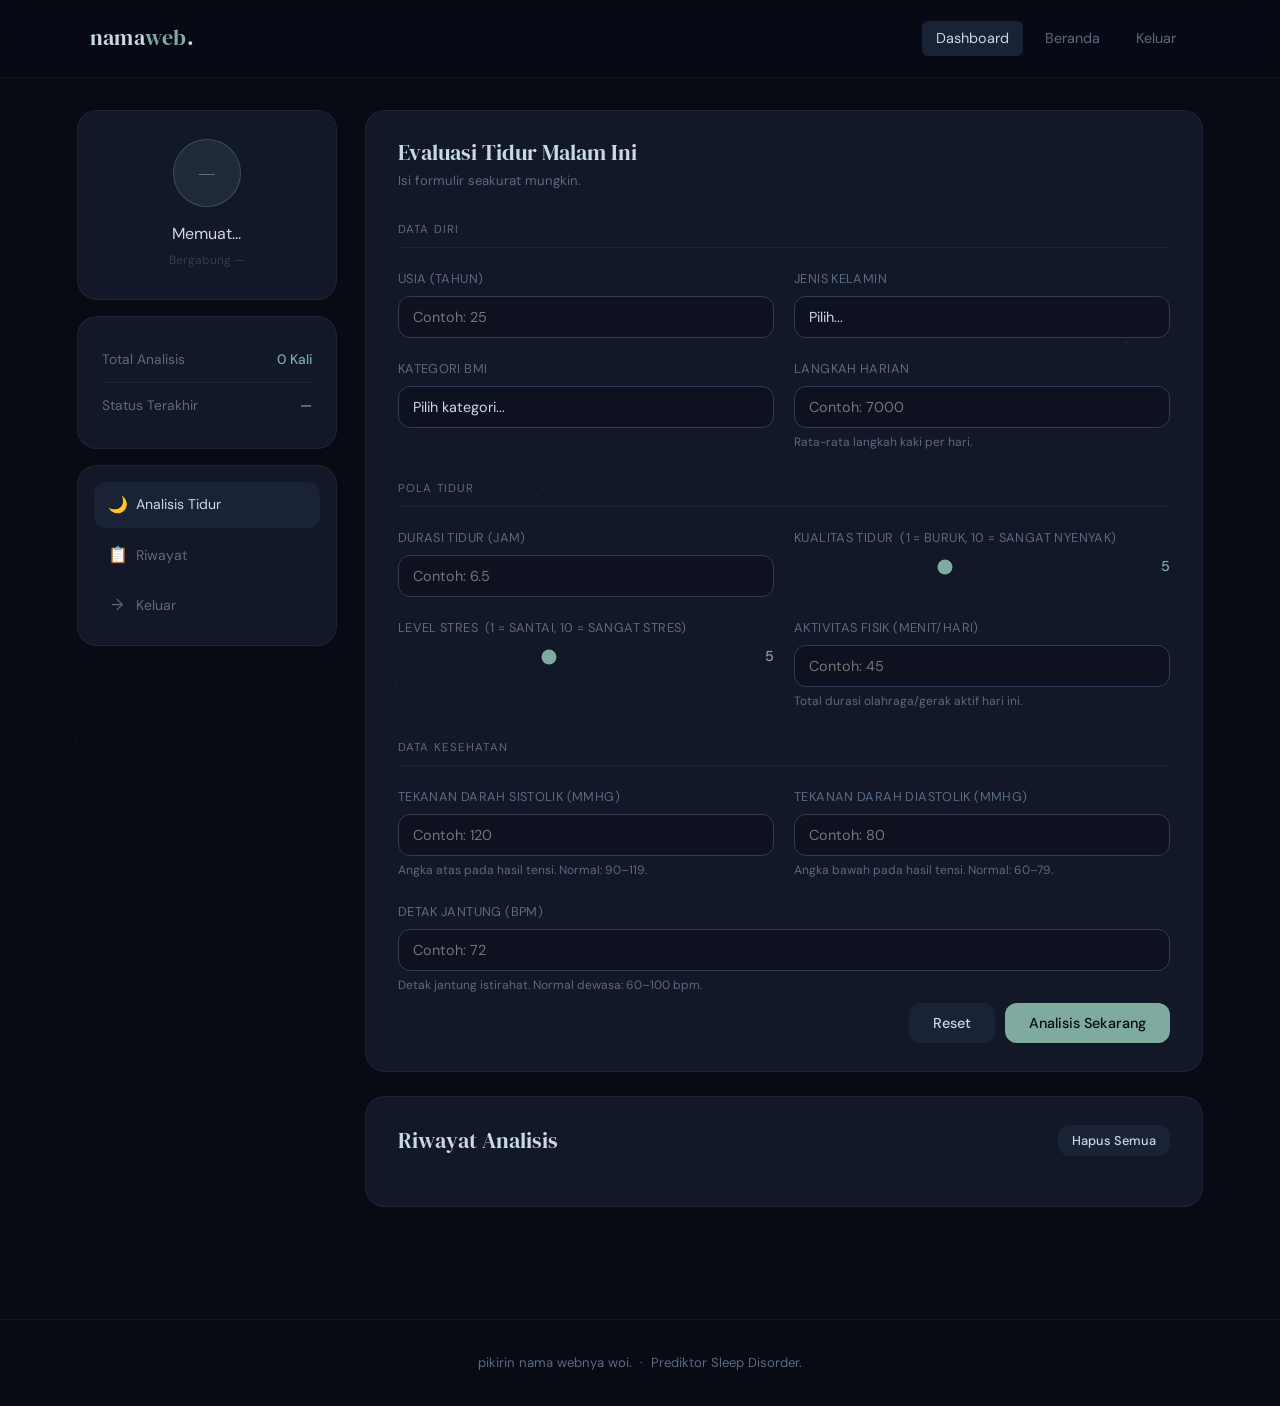
==== dashboard.html @ 5e195106 "frontend1" ====
<!DOCTYPE html>
<html lang="id">
<head>
    <meta charset="UTF-8">
    <meta name="viewport" content="width=device-width, initial-scale=1.0">
    <title>Dashboard — nama webnya blm ada</title>
    <link rel="stylesheet" href="css/style.css">
    <style>

        /* ── LAYOUT ──────────────────────────────────────── */
        .dash-layout {
            display: grid;
            grid-template-columns: 260px 1fr;
            gap: 28px;
            padding: 32px 6%;
            align-items: start;
        }

        /* ── SIDEBAR ─────────────────────────────────────── */
        .sidebar { display: flex; flex-direction: column; gap: 16px; position: sticky; top: 92px; }

        .profile-card { text-align: center; padding: 28px 24px; }
        .avatar {
            width: 68px; height: 68px; border-radius: 50%;
            background: rgba(126,170,160,0.12);
            border: 1.5px solid rgba(126,170,160,0.3);
            color: var(--sage);
            display: flex; align-items: center; justify-content: center;
            font-family: 'DM Serif Display', serif; font-size: 1.3rem;
            margin: 0 auto 14px;
        }
        .profile-name  { font-size: 1rem; margin-bottom: 3px; }
        .profile-email { font-size: 0.78rem; color: var(--muted); margin-bottom: 4px; }
        .profile-since { font-size: 0.75rem; color: var(--faint); }

        .stats-card { padding: 20px 24px; }
        .stat-row {
            display: flex; justify-content: space-between; align-items: center;
            padding: 11px 0; border-bottom: 1px solid var(--rim); font-size: 0.86rem;
        }
        .stat-row:last-child { border-bottom: none; }
        .stat-row .label { color: var(--muted); }
        .stat-row .value { font-weight: 500; color: var(--sage); }

        .sidebar-nav { padding: 16px; display: flex; flex-direction: column; gap: 4px; }
        .sidebar-link {
            display: flex; align-items: center; gap: 10px;
            padding: 10px 14px; border-radius: var(--r);
            color: var(--muted); font-size: 0.88rem;
            text-decoration: none; transition: all 0.15s;
            border: none; background: none; font-family: inherit;
            width: 100%; text-align: left; cursor: pointer;
        }
        .sidebar-link:hover, .sidebar-link.active { color: var(--moon); background: var(--lift); }
        .sidebar-link .icon { font-size: 1rem; width: 18px; text-align: center; }

        /* ── MAIN ────────────────────────────────────────── */
        .main { display: flex; flex-direction: column; gap: 24px; }

        .section-header { display: flex; align-items: center; justify-content: space-between; margin-bottom: 22px; }
        .section-header h3 { font-size: 1.35rem; }
        .section-sub { font-size: 0.82rem; color: var(--muted); margin-top: 4px; }

        /* ── FORM GRID ───────────────────────────────────── */
        .form-grid {
            display: grid;
            grid-template-columns: 1fr 1fr;
            gap: 20px;
        }
        .form-grid .span-2 { grid-column: span 2; }

        /* Section divider dalam form */
        .form-section-label {
            grid-column: span 2;
            font-size: 0.72rem;
            color: var(--muted);
            letter-spacing: 0.1em;
            text-transform: uppercase;
            padding-bottom: 8px;
            border-bottom: 1px solid var(--rim);
            margin-top: 6px;
        }

        /* Slider row: label + track + value */
        .slider-row {
            display: flex;
            align-items: center;
            gap: 10px;
        }
        .slider-row input[type="range"] {
            flex: 1;
            padding: 0;
            border: none;
            background: transparent;
            accent-color: var(--sage);
            cursor: pointer;
            height: 4px;
        }
        .slider-val {
            min-width: 28px;
            text-align: right;
            font-size: 0.9rem;
            font-weight: 500;
            color: var(--sage);
        }

        .form-actions {
            display: flex; justify-content: flex-end; gap: 10px; margin-top: 8px;
        }

        /* hint text */
        .input-hint {
            font-size: 0.75rem;
            color: var(--muted);
            margin-top: 5px;
        }

        /* ── RESULT CARD ─────────────────────────────────── */
        #result-card {
            display: none;
            border-left: 3px solid var(--sage);
            position: relative; overflow: hidden;
            transition: border-color 0.3s;
        }
        #result-card::before {
            content: '';
            position: absolute; inset: 0;
            background: radial-gradient(ellipse at top left, rgba(126,170,160,0.04), transparent 60%);
            pointer-events: none;
        }
        .result-header {
            display: flex; align-items: flex-start;
            justify-content: space-between; margin-bottom: 16px; gap: 12px;
        }
        .result-header h3 { font-size: 1.25rem; }
        .result-meta { font-size: 0.84rem; color: var(--muted); margin-top: 6px; }
        .result-meta strong { color: var(--moon); }

        .result-tips {
            margin-top: 14px; padding-left: 0; list-style: none;
            display: flex; flex-direction: column; gap: 10px;
        }
        .result-tips li {
            display: flex; gap: 10px;
            font-size: 0.88rem; color: var(--muted); line-height: 1.65;
        }
        .result-tips li::before { content: '—'; color: var(--sage); flex-shrink: 0; }

        .disclaimer {
            font-size: 0.75rem; color: var(--faint); margin-top: 20px;
        }

        /* ── HISTORY ─────────────────────────────────────── */
        .history-list { display: flex; flex-direction: column; gap: 10px; }
        .history-item {
            display: flex; align-items: center;
            justify-content: space-between;
            padding: 14px 18px;
            background: var(--deep);
            border: 1px solid var(--rim); border-radius: var(--r);
            transition: border-color 0.15s; gap: 12px;
        }
        .history-item:hover { border-color: var(--faint); }
        .history-left { display: flex; flex-direction: column; gap: 7px; }
        .history-meta { font-size: 0.8rem; color: var(--muted); }
        .history-date { font-size: 0.8rem; color: var(--faint); white-space: nowrap; }

        .history-empty { padding: 32px; text-align: center; color: var(--muted); font-size: 0.88rem; }
        .history-empty p { margin-top: 8px; }

        /* ── RESPONSIVE ──────────────────────────────────── */
        @media (max-width: 900px) {
            .dash-layout { grid-template-columns: 1fr; }
            .sidebar { position: static; }
        }
        @media (max-width: 600px) {
            .form-grid { grid-template-columns: 1fr; }
            .form-grid .span-2, .form-grid .form-section-label { grid-column: span 1; }
            .dash-layout { padding: 20px 4%; }
        }
    </style>
</head>
<body>

<nav>
    <div class="logo">nama<span>web</span>.</div>
    <div class="nav-links">
        <a href="#" class="active">Dashboard</a>
        <a href="landingPage.html">Beranda</a>
        <a href="login.html">Keluar</a>
    </div>
</nav>

<div class="dash-layout">

    <!-- ── SIDEBAR ── -->
    <aside class="sidebar">
        <div class="card profile-card">
            <div class="avatar" id="profile-initials">—</div>
            <div class="profile-name" id="profile-name">Memuat...</div>
            <div class="profile-email" id="profile-email"></div>
            <div class="profile-since">Bergabung <span id="profile-joined">—</span></div>
        </div>

        <div class="card stats-card">
            <div class="stat-row">
                <span class="label">Total Analisis</span>
                <span class="value" id="stat-total">0 Kali</span>
            </div>
            <div class="stat-row">
                <span class="label">Status Terakhir</span>
                <span class="value" id="stat-last">—</span>
            </div>
        </div>

        <div class="card sidebar-nav">
            <a class="sidebar-link active" href="#">
                <span class="icon">🌙</span> Analisis Tidur
            </a>
            <a class="sidebar-link" href="#history-section">
                <span class="icon">📋</span> Riwayat
            </a>
            <a class="sidebar-link" href="login.html">
                <span class="icon">→</span> Keluar
            </a>
        </div>
    </aside>

    <!-- ── MAIN ── -->
    <main class="main">

        <!-- FORM PREDIKSI -->
        <section class="card">
            <div class="section-header">
                <div>
                    <h3>Evaluasi Tidur Malam Ini</h3>
                    <p class="section-sub">Isi formulir seakurat mungkin.</p>
                </div>
            </div>

            <form id="predict-form">
                <div class="form-grid">

                    <!-- SEKSI: DATA DIRI -->
                    <div class="form-section-label">Data Diri</div>

                    <div class="form-group">
                        <label>Usia (tahun)</label>
                        <input type="number" id="inp-age" min="18" max="80" placeholder="Contoh: 25">
                    </div>

                    <div class="form-group">
                        <label>Jenis Kelamin</label>
                        <select id="inp-gender">
                            <option value="" disabled selected>Pilih...</option>
                            <option value="Male">Pria</option>
                            <option value="Female">Wanita</option>
                        </select>
                    </div>

                    <div class="form-group">
                        <label>Kategori BMI</label>
                        <select id="inp-bmi">
                            <option value="" disabled selected>Pilih kategori...</option>
                            <option value="Normal">Normal</option>
                            <option value="Overweight">Overweight (Kelebihan berat)</option>
                            <option value="Obese">Obese (Obesitas)</option>
                        </select>
                    </div>

                    <div class="form-group">
                        <label>Langkah Harian</label>
                        <input type="number" id="inp-steps" min="1000" max="20000" step="500" placeholder="Contoh: 7000">
                        <p class="input-hint">Rata-rata langkah kaki per hari.</p>
                    </div>

                    <!-- SEKSI: POLA TIDUR -->
                    <div class="form-section-label">Pola Tidur</div>

                    <div class="form-group">
                        <label>Durasi Tidur (jam)</label>
                        <input type="number" id="inp-sleep" min="4" max="10" step="0.1" placeholder="Contoh: 6.5">
                    </div>

                    <div class="form-group">
                        <label>Kualitas Tidur &nbsp;<span style="color:var(--muted);font-size:0.8rem;">(1 = buruk, 10 = sangat nyenyak)</span></label>
                        <div class="slider-row">
                            <input type="range" id="inp-quality" min="1" max="10" value="5" oninput="document.getElementById('quality-val').textContent=this.value">
                            <span class="slider-val" id="quality-val">5</span>
                        </div>
                    </div>

                    <div class="form-group">
                        <label>Level Stres &nbsp;<span style="color:var(--muted);font-size:0.8rem;">(1 = santai, 10 = sangat stres)</span></label>
                        <div class="slider-row">
                            <input type="range" id="inp-stress" min="1" max="10" value="5" oninput="document.getElementById('stress-val').textContent=this.value">
                            <span class="slider-val" id="stress-val">5</span>
                        </div>
                    </div>

                    <div class="form-group">
                        <label>Aktivitas Fisik (menit/hari)</label>
                        <input type="number" id="inp-activity" min="0" max="120" placeholder="Contoh: 45">
                        <p class="input-hint">Total durasi olahraga/gerak aktif hari ini.</p>
                    </div>

                    <!-- SEKSI: DATA KESEHATAN -->
                    <div class="form-section-label">Data Kesehatan</div>

                    <div class="form-group">
                        <label>Tekanan Darah Sistolik (mmHg)</label>
                        <input type="number" id="inp-systolic" min="90" max="180" placeholder="Contoh: 120">
                        <p class="input-hint">Angka atas pada hasil tensi. Normal: 90–119.</p>
                    </div>

                    <div class="form-group">
                        <label>Tekanan Darah Diastolik (mmHg)</label>
                        <input type="number" id="inp-diastolic" min="60" max="120" placeholder="Contoh: 80">
                        <p class="input-hint">Angka bawah pada hasil tensi. Normal: 60–79.</p>
                    </div>

                    <div class="form-group span-2">
                        <label>Detak Jantung (bpm)</label>
                        <input type="number" id="inp-hr" min="50" max="110" placeholder="Contoh: 72">
                        <p class="input-hint">Detak jantung istirahat. Normal dewasa: 60–100 bpm.</p>
                    </div>

                </div>

                <div class="form-actions">
                    <button type="button" class="btn btn-ghost" onclick="resetForm()">Reset</button>
                    <button type="submit" class="btn btn-primary">Analisis Sekarang</button>
                </div>
            </form>
        </section>

        <!-- HASIL PREDIKSI -->
        <section class="card" id="result-card">
            <div class="result-header">
                <div>
                    <h3>Hasil Analisis</h3>
                    <div class="result-meta">
                        Tidur <strong id="res-dur">—</strong> jam &nbsp;·&nbsp;
                        Kualitas <strong id="res-quality">—</strong>/10 &nbsp;·&nbsp;
                        Stres <strong id="res-stress">—</strong>/10
                    </div>
                </div>
                <span class="tag" id="res-label">—</span>
            </div>

            <hr class="divider" style="margin-bottom:16px;">

            <p style="font-size:0.88rem; color:var(--muted); margin-bottom:10px;" id="res-intro"></p>
            <ul class="result-tips" id="res-tips"></ul>

            <p class="disclaimer">
                * Analisis ini bersifat indikatif berdasarkan model machine learning dan tidak menggantikan diagnosis medis profesional.
            </p>
        </section>

        <!-- RIWAYAT -->
        <section class="card" id="history-section">
            <div class="section-header">
                <div>
                    <h3>Riwayat Analisis</h3>
                </div>
                <button class="btn btn-ghost" onclick="clearAllHistory()" style="font-size:0.8rem; padding:7px 14px;">
                    Hapus Semua
                </button>
            </div>
            <div class="history-list" id="history-list"></div>
            <div class="history-empty" id="history-empty" style="display:none;">
                <span style="font-size:1.5rem;">🌙</span>
                <p>Belum ada riwayat analisis.<br>Isi form di atas untuk memulai.</p>
            </div>
        </section>

    </main>
</div>

<footer>
    <p>pikirin nama webnya woi. &nbsp;·&nbsp; Prediktor Sleep Disorder.</p>
</footer>

<script src="js/dashboard.js"></script>
<script>
    function resetForm() {
        document.getElementById('predict-form').reset();
        document.getElementById('quality-val').textContent = '5';
        document.getElementById('stress-val').textContent  = '5';
        document.getElementById('result-card').style.display = 'none';
    }

    function clearAllHistory() {
        if (!confirm('Hapus semua riwayat analisis?')) return;
        localStorage.removeItem('rs_history');
        renderHistory([]);
        document.getElementById('stat-total').textContent = '0 Kali';
        document.getElementById('stat-last').textContent  = '—';
    }
</script>

</body>
</html>
---- css/style.css ----
@import url('https://fonts.googleapis.com/css2?family=DM+Serif+Display:ital@0;1&family=DM+Sans:wght@300;400;500&display=swap');

:root {
    --night:   #080b14;
    --deep:    #0d1120;
    --surface: #121828;
    --lift:    #1a2235;
    --rim:     rgba(255,255,255,0.055);

    --moon:    #c8d8e8;
    --muted:   #5a6a82;
    --faint:   #2e3d55;

    --sage:    #7eaaa0;
    --sand:    #c4a882;
    --lavender:#9ba8c4;

    --r: 0.75rem;
    --r-lg: 1.25rem;
}

*, *::before, *::after { margin: 0; padding: 0; box-sizing: border-box; }

html { scroll-behavior: smooth; }

body {
    font-family: 'DM Sans', sans-serif;
    background: var(--night);
    color: var(--moon);
    line-height: 1.65;
    min-height: 100vh;
    overflow-x: hidden;
}

body::before {
    content: '';
    position: fixed;
    inset: 0;
    background-image:
        radial-gradient(1px 1px at 18% 14%, rgba(200,216,232,0.35) 0%, transparent 100%),
        radial-gradient(1px 1px at 73% 8%,  rgba(200,216,232,0.25) 0%, transparent 100%),
        radial-gradient(1px 1px at 42% 55%, rgba(200,216,232,0.2)  0%, transparent 100%),
        radial-gradient(1px 1px at 88% 38%, rgba(200,216,232,0.3)  0%, transparent 100%),
        radial-gradient(1px 1px at 6%  82%, rgba(200,216,232,0.2)  0%, transparent 100%),
        radial-gradient(1px 1px at 63% 91%, rgba(200,216,232,0.15) 0%, transparent 100%),
        radial-gradient(1px 1px at 31% 76%, rgba(200,216,232,0.2)  0%, transparent 100%),
        radial-gradient(1px 1px at 55% 27%, rgba(200,216,232,0.18) 0%, transparent 100%);
    pointer-events: none;
    z-index: 0;
}

/* ─── NAV ─── */
nav {
    position: sticky;
    top: 0;
    z-index: 100;
    display: flex;
    align-items: center;
    justify-content: space-between;
    padding: 20px 7%;
    border-bottom: 1px solid var(--rim);
    background: rgba(8,11,20,0.85);
    backdrop-filter: blur(14px);
}

.logo {
    font-family: 'DM Serif Display', serif;
    font-size: 1.4rem;
    letter-spacing: 0.02em;
    color: var(--moon);
}
.logo span { color: var(--sage); }

.nav-links { display: flex; align-items: center; gap: 8px; }
.nav-links a {
    color: var(--muted);
    text-decoration: none;
    font-size: 0.9rem;
    padding: 6px 14px;
    border-radius: 6px;
    transition: color 0.2s, background 0.2s;
}
.nav-links a:hover, .nav-links a.active { color: var(--moon); background: var(--lift); }
.nav-links a.nav-cta {
    background: var(--sage);
    color: var(--night);
    font-weight: 500;
}
.nav-links a.nav-cta:hover { opacity: 0.88; background: var(--sage); }

/* ─── BUTTONS ─── */
.btn {
    display: inline-block;
    padding: 11px 24px;
    border-radius: var(--r);
    font-family: 'DM Sans', sans-serif;
    font-size: 0.9rem;
    font-weight: 500;
    cursor: pointer;
    border: none;
    text-decoration: none;
    transition: all 0.2s ease;
}
.btn-primary { background: var(--sage); color: var(--night); }
.btn-primary:hover { opacity: 0.88; transform: translateY(-1px); }
.btn-secondary {
    background: transparent;
    color: var(--moon);
    border: 1px solid var(--faint);
}
.btn-secondary:hover { border-color: var(--muted); background: var(--lift); }
.btn-ghost { background: var(--lift); color: var(--moon); }
.btn-ghost:hover { background: var(--faint); }

/* ─── FORMS ─── */
input, select, textarea {
    width: 100%;
    padding: 11px 14px;
    background: var(--deep);
    border: 1px solid var(--faint);
    border-radius: var(--r);
    color: var(--moon);
    font-family: 'DM Sans', sans-serif;
    font-size: 0.9rem;
    transition: border-color 0.2s;
    outline: none;
    appearance: none;
}
input:focus, select:focus { border-color: var(--sage); }
select { cursor: pointer; }

label {
    display: block;
    font-size: 0.8rem;
    color: var(--muted);
    margin-bottom: 7px;
    letter-spacing: 0.03em;
    text-transform: uppercase;
}

.form-group { display: flex; flex-direction: column; }

/* ─── CARD ─── */
.card {
    background: var(--surface);
    border: 1px solid var(--rim);
    border-radius: var(--r-lg);
    padding: 28px 32px;
}

/* ─── DIVIDER ─── */
.divider {
    border: none;
    border-top: 1px solid var(--rim);
    margin: 0;
}

/* ─── PAGE TITLE ─── */
h1, h2, h3, h4 {
    font-family: 'DM Serif Display', serif;
    font-weight: 400;
    line-height: 1.25;
}

/* ─── FOOTER ─── */
footer {
    text-align: center;
    padding: 32px 7%;
    color: var(--muted);
    font-size: 0.82rem;
    border-top: 1px solid var(--rim);
    margin-top: 80px;
    position: relative;
    z-index: 1;
}

/* ─── UTILITIES ─── */
.tag {
    display: inline-flex;
    align-items: center;
    gap: 6px;
    padding: 4px 12px;
    border-radius: 20px;
    font-size: 0.78rem;
    font-weight: 500;
    letter-spacing: 0.03em;
}
.tag-sage    { background: rgba(126,170,160,0.15); color: var(--sage); }
.tag-sand    { background: rgba(196,168,130,0.15); color: var(--sand); }
.tag-lavender{ background: rgba(155,168,196,0.15); color: var(--lavender); }
.tag-red     { background: rgba(200,100,100,0.15); color: #d98080; }

.dot {
    width: 7px; height: 7px;
    border-radius: 50%;
    display: inline-block;
    flex-shrink: 0;
}
.dot-sage { background: var(--sage); }
.dot-sand { background: var(--sand); }
.dot-red  { background: #d98080; }

/* ─── SCROLLBAR ─── */
::-webkit-scrollbar { width: 5px; }
::-webkit-scrollbar-track { background: transparent; }
::-webkit-scrollbar-thumb { background: var(--faint); border-radius: 10px; }
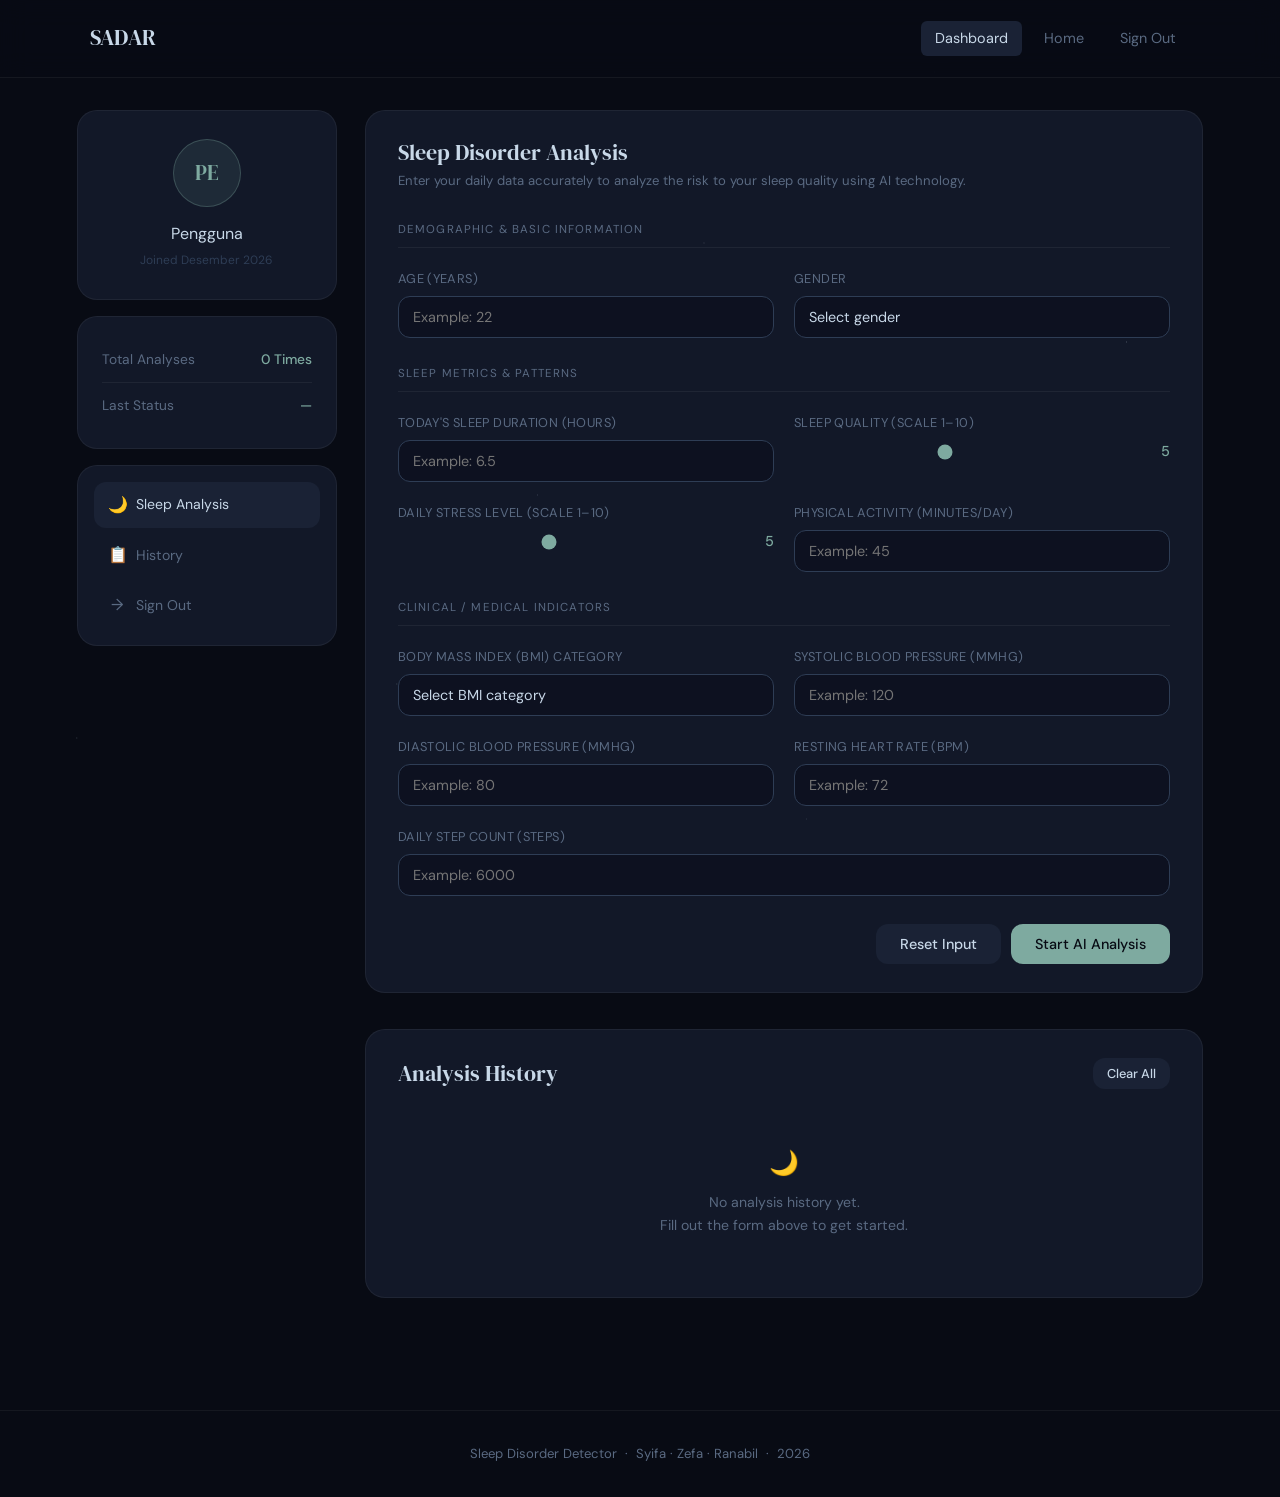
==== commit 46e02540: "bahasa enlish" ====
--- a/dashboard.html
+++ b/dashboard.html
@@ -1,404 +1,876 @@
-<!DOCTYPE html>
-<html lang="id">
-<head>
-    <meta charset="UTF-8">
-    <meta name="viewport" content="width=device-width, initial-scale=1.0">
-    <title>Dashboard — nama webnya blm ada</title>
-    <link rel="stylesheet" href="css/style.css">
-    <style>
-
-        /* ── LAYOUT ──────────────────────────────────────── */
-        .dash-layout {
-            display: grid;
-            grid-template-columns: 260px 1fr;
-            gap: 28px;
-            padding: 32px 6%;
-            align-items: start;
-        }
-
-        /* ── SIDEBAR ─────────────────────────────────────── */
-        .sidebar { display: flex; flex-direction: column; gap: 16px; position: sticky; top: 92px; }
-
-        .profile-card { text-align: center; padding: 28px 24px; }
-        .avatar {
-            width: 68px; height: 68px; border-radius: 50%;
-            background: rgba(126,170,160,0.12);
-            border: 1.5px solid rgba(126,170,160,0.3);
-            color: var(--sage);
-            display: flex; align-items: center; justify-content: center;
-            font-family: 'DM Serif Display', serif; font-size: 1.3rem;
-            margin: 0 auto 14px;
-        }
-        .profile-name  { font-size: 1rem; margin-bottom: 3px; }
-        .profile-email { font-size: 0.78rem; color: var(--muted); margin-bottom: 4px; }
-        .profile-since { font-size: 0.75rem; color: var(--faint); }
-
-        .stats-card { padding: 20px 24px; }
-        .stat-row {
-            display: flex; justify-content: space-between; align-items: center;
-            padding: 11px 0; border-bottom: 1px solid var(--rim); font-size: 0.86rem;
-        }
-        .stat-row:last-child { border-bottom: none; }
-        .stat-row .label { color: var(--muted); }
-        .stat-row .value { font-weight: 500; color: var(--sage); }
-
-        .sidebar-nav { padding: 16px; display: flex; flex-direction: column; gap: 4px; }
-        .sidebar-link {
-            display: flex; align-items: center; gap: 10px;
-            padding: 10px 14px; border-radius: var(--r);
-            color: var(--muted); font-size: 0.88rem;
-            text-decoration: none; transition: all 0.15s;
-            border: none; background: none; font-family: inherit;
-            width: 100%; text-align: left; cursor: pointer;
-        }
-        .sidebar-link:hover, .sidebar-link.active { color: var(--moon); background: var(--lift); }
-        .sidebar-link .icon { font-size: 1rem; width: 18px; text-align: center; }
-
-        /* ── MAIN ────────────────────────────────────────── */
-        .main { display: flex; flex-direction: column; gap: 24px; }
-
-        .section-header { display: flex; align-items: center; justify-content: space-between; margin-bottom: 22px; }
-        .section-header h3 { font-size: 1.35rem; }
-        .section-sub { font-size: 0.82rem; color: var(--muted); margin-top: 4px; }
-
-        /* ── FORM GRID ───────────────────────────────────── */
-        .form-grid {
-            display: grid;
-            grid-template-columns: 1fr 1fr;
-            gap: 20px;
-        }
-        .form-grid .span-2 { grid-column: span 2; }
-
-        /* Section divider dalam form */
-        .form-section-label {
-            grid-column: span 2;
-            font-size: 0.72rem;
-            color: var(--muted);
-            letter-spacing: 0.1em;
-            text-transform: uppercase;
-            padding-bottom: 8px;
-            border-bottom: 1px solid var(--rim);
-            margin-top: 6px;
-        }
-
-        /* Slider row: label + track + value */
-        .slider-row {
-            display: flex;
-            align-items: center;
-            gap: 10px;
-        }
-        .slider-row input[type="range"] {
-            flex: 1;
-            padding: 0;
-            border: none;
-            background: transparent;
-            accent-color: var(--sage);
-            cursor: pointer;
-            height: 4px;
-        }
-        .slider-val {
-            min-width: 28px;
-            text-align: right;
-            font-size: 0.9rem;
-            font-weight: 500;
-            color: var(--sage);
-        }
-
-        .form-actions {
-            display: flex; justify-content: flex-end; gap: 10px; margin-top: 8px;
-        }
-
-        /* hint text */
-        .input-hint {
-            font-size: 0.75rem;
-            color: var(--muted);
-            margin-top: 5px;
-        }
-
-        /* ── RESULT CARD ─────────────────────────────────── */
-        #result-card {
-            display: none;
-            border-left: 3px solid var(--sage);
-            position: relative; overflow: hidden;
-            transition: border-color 0.3s;
-        }
-        #result-card::before {
-            content: '';
-            position: absolute; inset: 0;
-            background: radial-gradient(ellipse at top left, rgba(126,170,160,0.04), transparent 60%);
-            pointer-events: none;
-        }
-        .result-header {
-            display: flex; align-items: flex-start;
-            justify-content: space-between; margin-bottom: 16px; gap: 12px;
-        }
-        .result-header h3 { font-size: 1.25rem; }
-        .result-meta { font-size: 0.84rem; color: var(--muted); margin-top: 6px; }
-        .result-meta strong { color: var(--moon); }
-
-        .result-tips {
-            margin-top: 14px; padding-left: 0; list-style: none;
-            display: flex; flex-direction: column; gap: 10px;
-        }
-        .result-tips li {
-            display: flex; gap: 10px;
-            font-size: 0.88rem; color: var(--muted); line-height: 1.65;
-        }
-        .result-tips li::before { content: '—'; color: var(--sage); flex-shrink: 0; }
-
-        .disclaimer {
-            font-size: 0.75rem; color: var(--faint); margin-top: 20px;
-        }
-
-        /* ── HISTORY ─────────────────────────────────────── */
-        .history-list { display: flex; flex-direction: column; gap: 10px; }
-        .history-item {
-            display: flex; align-items: center;
-            justify-content: space-between;
-            padding: 14px 18px;
-            background: var(--deep);
-            border: 1px solid var(--rim); border-radius: var(--r);
-            transition: border-color 0.15s; gap: 12px;
-        }
-        .history-item:hover { border-color: var(--faint); }
-        .history-left { display: flex; flex-direction: column; gap: 7px; }
-        .history-meta { font-size: 0.8rem; color: var(--muted); }
-        .history-date { font-size: 0.8rem; color: var(--faint); white-space: nowrap; }
-
-        .history-empty { padding: 32px; text-align: center; color: var(--muted); font-size: 0.88rem; }
-        .history-empty p { margin-top: 8px; }
-
-        /* ── RESPONSIVE ──────────────────────────────────── */
-        @media (max-width: 900px) {
-            .dash-layout { grid-template-columns: 1fr; }
-            .sidebar { position: static; }
-        }
-        @media (max-width: 600px) {
-            .form-grid { grid-template-columns: 1fr; }
-            .form-grid .span-2, .form-grid .form-section-label { grid-column: span 1; }
-            .dash-layout { padding: 20px 4%; }
-        }
-    </style>
-</head>
-<body>
-
-<nav>
-    <div class="logo">nama<span>web</span>.</div>
-    <div class="nav-links">
-        <a href="#" class="active">Dashboard</a>
-        <a href="landingPage.html">Beranda</a>
-        <a href="login.html">Keluar</a>
-    </div>
-</nav>
-
-<div class="dash-layout">
-
-    <!-- ── SIDEBAR ── -->
-    <aside class="sidebar">
-        <div class="card profile-card">
-            <div class="avatar" id="profile-initials">—</div>
-            <div class="profile-name" id="profile-name">Memuat...</div>
-            <div class="profile-email" id="profile-email"></div>
-            <div class="profile-since">Bergabung <span id="profile-joined">—</span></div>
-        </div>
-
-        <div class="card stats-card">
-            <div class="stat-row">
-                <span class="label">Total Analisis</span>
-                <span class="value" id="stat-total">0 Kali</span>
+<!doctype html>
+<html lang="en">
+    <head>
+        <meta charset="UTF-8" />
+        <meta name="viewport" content="width=device-width, initial-scale=1.0" />
+        <title>Dashboard — Sleep Disorder Detector</title>
+        <link rel="stylesheet" href="css/style.css" />
+        <style>
+            /* ── LAYOUT ──────────────────────────────────────── */
+            .dash-layout {
+                display: grid;
+                grid-template-columns: 260px 1fr;
+                gap: 28px;
+                padding: 32px 6%;
+                align-items: start;
+            }
+
+            /* ── SIDEBAR ─────────────────────────────────────── */
+            .sidebar {
+                display: flex;
+                flex-direction: column;
+                gap: 16px;
+                position: sticky;
+                top: 92px;
+            }
+
+            .profile-card {
+                text-align: center;
+                padding: 28px 24px;
+            }
+            .avatar {
+                width: 68px;
+                height: 68px;
+                border-radius: 50%;
+                background: rgba(126, 170, 160, 0.12);
+                border: 1.5px solid rgba(126, 170, 160, 0.3);
+                color: var(--sage);
+                display: flex;
+                align-items: center;
+                justify-content: center;
+                font-family: 'DM Serif Display', serif;
+                font-size: 1.3rem;
+                margin: 0 auto 14px;
+            }
+            .profile-name {
+                font-size: 1rem;
+                margin-bottom: 3px;
+            }
+            .profile-email {
+                font-size: 0.78rem;
+                color: var(--muted);
+                margin-bottom: 4px;
+            }
+            .profile-since {
+                font-size: 0.75rem;
+                color: var(--faint);
+            }
+
+            .stats-card {
+                padding: 20px 24px;
+            }
+            .stat-row {
+                display: flex;
+                justify-content: space-between;
+                align-items: center;
+                padding: 11px 0;
+                border-bottom: 1px solid var(--rim);
+                font-size: 0.86rem;
+            }
+            .stat-row:last-child {
+                border-bottom: none;
+            }
+            .stat-row .label {
+                color: var(--muted);
+            }
+            .stat-row .value {
+                font-weight: 500;
+                color: var(--sage);
+            }
+
+            .sidebar-nav {
+                padding: 16px;
+                display: flex;
+                flex-direction: column;
+                gap: 4px;
+            }
+            .sidebar-link {
+                display: flex;
+                align-items: center;
+                gap: 10px;
+                padding: 10px 14px;
+                border-radius: var(--r);
+                color: var(--muted);
+                font-size: 0.88rem;
+                text-decoration: none;
+                transition: all 0.15s;
+                border: none;
+                background: none;
+                font-family: inherit;
+                width: 100%;
+                text-align: left;
+                cursor: pointer;
+            }
+            .sidebar-link:hover,
+            .sidebar-link.active {
+                color: var(--moon);
+                background: var(--lift);
+            }
+            .sidebar-link .icon {
+                font-size: 1rem;
+                width: 18px;
+                text-align: center;
+            }
+
+            /* ── MAIN ────────────────────────────────────────── */
+            .main {
+                display: flex;
+                flex-direction: column;
+                gap: 24px;
+            }
+
+            .section-header {
+                display: flex;
+                align-items: center;
+                justify-content: space-between;
+                margin-bottom: 22px;
+            }
+            .section-header h3 {
+                font-size: 1.35rem;
+            }
+            .section-sub {
+                font-size: 0.82rem;
+                color: var(--muted);
+                margin-top: 4px;
+            }
+
+            /* ── FORM GRID ───────────────────────────────────── */
+            .form-grid {
+                display: grid;
+                grid-template-columns: 1fr 1fr;
+                gap: 20px;
+            }
+            .form-grid .span-2 {
+                grid-column: span 2;
+            }
+
+            .form-section-label {
+                grid-column: span 2;
+                font-size: 0.72rem;
+                color: var(--muted);
+                letter-spacing: 0.1em;
+                text-transform: uppercase;
+                padding-bottom: 8px;
+                border-bottom: 1px solid var(--rim);
+                margin-top: 6px;
+            }
+
+            .slider-row {
+                display: flex;
+                align-items: center;
+                gap: 10px;
+            }
+            .slider-row input[type='range'] {
+                flex: 1;
+                padding: 0;
+                border: none;
+                background: transparent;
+                accent-color: var(--sage);
+                cursor: pointer;
+                height: 4px;
+            }
+            .slider-val {
+                min-width: 28px;
+                text-align: right;
+                font-size: 0.9rem;
+                font-weight: 500;
+                color: var(--sage);
+            }
+
+            .form-actions {
+                display: flex;
+                justify-content: flex-end;
+                gap: 10px;
+                margin-top: 8px;
+            }
+
+            .input-hint {
+                font-size: 0.75rem;
+                color: var(--muted);
+                margin-top: 5px;
+            }
+
+            /* ── RESULT CARD ─────────────────────────────────── */
+            #result-card {
+                display: none;
+                border-left: 3px solid var(--sage);
+                position: relative;
+                overflow: hidden;
+                transition: border-color 0.3s;
+            }
+            #result-card::before {
+                content: '';
+                position: absolute;
+                inset: 0;
+                background: radial-gradient(
+                    ellipse at top left,
+                    rgba(126, 170, 160, 0.04),
+                    transparent 60%
+                );
+                pointer-events: none;
+            }
+            .result-header {
+                display: flex;
+                align-items: flex-start;
+                justify-content: space-between;
+                margin-bottom: 16px;
+                gap: 12px;
+            }
+            .result-header h3 {
+                font-size: 1.25rem;
+            }
+            .result-meta {
+                font-size: 0.84rem;
+                color: var(--muted);
+                margin-top: 6px;
+            }
+            .result-meta strong {
+                color: var(--moon);
+            }
+
+            .result-tips {
+                margin-top: 14px;
+                padding-left: 0;
+                list-style: none;
+                display: flex;
+                flex-direction: column;
+                gap: 10px;
+            }
+            .result-tips li {
+                display: flex;
+                gap: 10px;
+                font-size: 0.88rem;
+                color: var(--muted);
+                line-height: 1.65;
+            }
+            .result-tips li::before {
+                content: '—';
+                color: var(--sage);
+                flex-shrink: 0;
+            }
+
+            .disclaimer {
+                font-size: 0.75rem;
+                color: var(--faint);
+                margin-top: 20px;
+                font-style: italic;
+            }
+
+            /* ── XAI SECTION ─────────────────────────────────── */
+            .xai-container {
+                margin-bottom: 24px;
+                background: var(--lift);
+                padding: 20px 22px;
+                border-radius: var(--r);
+                border: 1px solid var(--faint);
+            }
+
+            .xai-header {
+                display: flex;
+                align-items: center;
+                gap: 8px;
+                margin-bottom: 6px;
+            }
+            .xai-header h4 {
+                font-size: 0.95rem;
+                color: var(--moon);
+            }
+            .xai-badge {
+                font-size: 0.68rem;
+                padding: 2px 8px;
+                background: rgba(126, 170, 160, 0.15);
+                color: var(--sage);
+                border-radius: 20px;
+                letter-spacing: 0.06em;
+                text-transform: uppercase;
+            }
+
+            #xai-summary {
+                font-size: 0.84rem;
+                color: var(--muted);
+                margin-bottom: 20px;
+                line-height: 1.7;
+            }
+
+            /* Verdict banner */
+            .xai-verdict {
+                display: flex;
+                align-items: center;
+                gap: 14px;
+                padding: 14px 16px;
+                border-radius: var(--r);
+                margin-bottom: 20px;
+                border: 1px solid transparent;
+            }
+            .xai-verdict.verdict-normal {
+                background: rgba(126, 170, 160, 0.08);
+                border-color: rgba(126, 170, 160, 0.2);
+            }
+            .xai-verdict.verdict-insomnia {
+                background: rgba(196, 168, 130, 0.08);
+                border-color: rgba(196, 168, 130, 0.2);
+            }
+            .xai-verdict.verdict-apnea {
+                background: rgba(217, 128, 128, 0.08);
+                border-color: rgba(217, 128, 128, 0.2);
+            }
+            .verdict-icon {
+                font-size: 1.6rem;
+                flex-shrink: 0;
+            }
+            .verdict-text strong {
+                font-size: 0.95rem;
+                display: block;
+                margin-bottom: 3px;
+            }
+            .verdict-text span {
+                font-size: 0.8rem;
+                color: var(--muted);
+            }
+
+            /* Factor bars */
+            .xai-factors-title {
+                font-size: 0.72rem;
+                color: var(--muted);
+                text-transform: uppercase;
+                letter-spacing: 0.09em;
+                margin-bottom: 14px;
+            }
+
+            .xai-bar-row {
+                margin-bottom: 14px;
+            }
+            .xai-bar-meta {
+                display: flex;
+                justify-content: space-between;
+                align-items: baseline;
+                margin-bottom: 6px;
+            }
+            .xai-factor-name {
+                font-size: 0.83rem;
+                color: var(--moon);
+                font-weight: 500;
+            }
+            .xai-factor-right {
+                display: flex;
+                align-items: center;
+                gap: 8px;
+            }
+            .xai-factor-pct {
+                font-size: 0.82rem;
+                font-weight: 600;
+            }
+            .xai-factor-suffix {
+                font-size: 0.74rem;
+                color: var(--muted);
+                background: var(--surface);
+                padding: 2px 8px;
+                border-radius: 20px;
+                border: 1px solid var(--rim);
+            }
+            .xai-bar-track {
+                width: 100%;
+                height: 6px;
+                background: var(--surface);
+                border-radius: 4px;
+                overflow: hidden;
+            }
+            .xai-bar-fill {
+                height: 100%;
+                border-radius: 4px;
+                transition: width 0.7s cubic-bezier(0.4, 0, 0.2, 1);
+                width: 0%;
+            }
+
+            /* "Others" summary row */
+            .xai-others-row {
+                display: flex;
+                align-items: center;
+                justify-content: space-between;
+                padding: 10px 0;
+                border-top: 1px solid var(--rim);
+                margin-top: 6px;
+                font-size: 0.8rem;
+                color: var(--muted);
+            }
+
+            /* Insight box */
+            .xai-insight {
+                margin-top: 16px;
+                padding: 12px 14px;
+                background: var(--surface);
+                border-radius: var(--r);
+                border-left: 2px solid;
+                font-size: 0.82rem;
+                color: var(--muted);
+                line-height: 1.65;
+            }
+
+            /* ── HISTORY ─────────────────────────────────────── */
+            .history-list {
+                display: flex;
+                flex-direction: column;
+                gap: 10px;
+            }
+            .history-item {
+                display: flex;
+                align-items: center;
+                justify-content: space-between;
+                padding: 14px 18px;
+                background: var(--deep);
+                border: 1px solid var(--rim);
+                border-radius: var(--r);
+                transition: border-color 0.15s;
+                gap: 12px;
+            }
+            .history-item:hover {
+                border-color: var(--faint);
+            }
+            .history-left {
+                display: flex;
+                flex-direction: column;
+                gap: 7px;
+            }
+            .history-meta {
+                font-size: 0.8rem;
+                color: var(--muted);
+            }
+            .history-date {
+                font-size: 0.8rem;
+                color: var(--faint);
+                white-space: nowrap;
+            }
+
+            .history-empty {
+                padding: 32px;
+                text-align: center;
+                color: var(--muted);
+                font-size: 0.88rem;
+            }
+            .history-empty p {
+                margin-top: 8px;
+            }
+
+            /* ── RESPONSIVE ──────────────────────────────────── */
+            @media (max-width: 900px) {
+                .dash-layout {
+                    grid-template-columns: 1fr;
+                }
+                .sidebar {
+                    position: static;
+                }
+            }
+            @media (max-width: 600px) {
+                .form-grid {
+                    grid-template-columns: 1fr;
+                }
+                .form-grid .span-2,
+                .form-grid .form-section-label {
+                    grid-column: span 1;
+                }
+                .dash-layout {
+                    padding: 20px 4%;
+                }
+            }
+        </style>
+    </head>
+    <body>
+        <nav>
+            <div class="logo">SADAR</div>
+            <div class="nav-links">
+                <a href="#" class="active">Dashboard</a>
+                <a href="landingPage.html">Home</a>
+                <a href="login.html">Sign Out</a>
             </div>
-            <div class="stat-row">
-                <span class="label">Status Terakhir</span>
-                <span class="value" id="stat-last">—</span>
-            </div>
-        </div>
-
-        <div class="card sidebar-nav">
-            <a class="sidebar-link active" href="#">
-                <span class="icon">🌙</span> Analisis Tidur
-            </a>
-            <a class="sidebar-link" href="#history-section">
-                <span class="icon">📋</span> Riwayat
-            </a>
-            <a class="sidebar-link" href="login.html">
-                <span class="icon">→</span> Keluar
-            </a>
-        </div>
-    </aside>
-
-    <!-- ── MAIN ── -->
-    <main class="main">
-
-        <!-- FORM PREDIKSI -->
-        <section class="card">
-            <div class="section-header">
-                <div>
-                    <h3>Evaluasi Tidur Malam Ini</h3>
-                    <p class="section-sub">Isi formulir seakurat mungkin.</p>
-                </div>
-            </div>
-
-            <form id="predict-form">
-                <div class="form-grid">
-
-                    <!-- SEKSI: DATA DIRI -->
-                    <div class="form-section-label">Data Diri</div>
-
-                    <div class="form-group">
-                        <label>Usia (tahun)</label>
-                        <input type="number" id="inp-age" min="18" max="80" placeholder="Contoh: 25">
-                    </div>
-
-                    <div class="form-group">
-                        <label>Jenis Kelamin</label>
-                        <select id="inp-gender">
-                            <option value="" disabled selected>Pilih...</option>
-                            <option value="Male">Pria</option>
-                            <option value="Female">Wanita</option>
-                        </select>
-                    </div>
-
-                    <div class="form-group">
-                        <label>Kategori BMI</label>
-                        <select id="inp-bmi">
-                            <option value="" disabled selected>Pilih kategori...</option>
-                            <option value="Normal">Normal</option>
-                            <option value="Overweight">Overweight (Kelebihan berat)</option>
-                            <option value="Obese">Obese (Obesitas)</option>
-                        </select>
-                    </div>
-
-                    <div class="form-group">
-                        <label>Langkah Harian</label>
-                        <input type="number" id="inp-steps" min="1000" max="20000" step="500" placeholder="Contoh: 7000">
-                        <p class="input-hint">Rata-rata langkah kaki per hari.</p>
-                    </div>
-
-                    <!-- SEKSI: POLA TIDUR -->
-                    <div class="form-section-label">Pola Tidur</div>
-
-                    <div class="form-group">
-                        <label>Durasi Tidur (jam)</label>
-                        <input type="number" id="inp-sleep" min="4" max="10" step="0.1" placeholder="Contoh: 6.5">
-                    </div>
-
-                    <div class="form-group">
-                        <label>Kualitas Tidur &nbsp;<span style="color:var(--muted);font-size:0.8rem;">(1 = buruk, 10 = sangat nyenyak)</span></label>
-                        <div class="slider-row">
-                            <input type="range" id="inp-quality" min="1" max="10" value="5" oninput="document.getElementById('quality-val').textContent=this.value">
-                            <span class="slider-val" id="quality-val">5</span>
-                        </div>
-                    </div>
-
-                    <div class="form-group">
-                        <label>Level Stres &nbsp;<span style="color:var(--muted);font-size:0.8rem;">(1 = santai, 10 = sangat stres)</span></label>
-                        <div class="slider-row">
-                            <input type="range" id="inp-stress" min="1" max="10" value="5" oninput="document.getElementById('stress-val').textContent=this.value">
-                            <span class="slider-val" id="stress-val">5</span>
-                        </div>
-                    </div>
-
-                    <div class="form-group">
-                        <label>Aktivitas Fisik (menit/hari)</label>
-                        <input type="number" id="inp-activity" min="0" max="120" placeholder="Contoh: 45">
-                        <p class="input-hint">Total durasi olahraga/gerak aktif hari ini.</p>
-                    </div>
-
-                    <!-- SEKSI: DATA KESEHATAN -->
-                    <div class="form-section-label">Data Kesehatan</div>
-
-                    <div class="form-group">
-                        <label>Tekanan Darah Sistolik (mmHg)</label>
-                        <input type="number" id="inp-systolic" min="90" max="180" placeholder="Contoh: 120">
-                        <p class="input-hint">Angka atas pada hasil tensi. Normal: 90–119.</p>
-                    </div>
-
-                    <div class="form-group">
-                        <label>Tekanan Darah Diastolik (mmHg)</label>
-                        <input type="number" id="inp-diastolic" min="60" max="120" placeholder="Contoh: 80">
-                        <p class="input-hint">Angka bawah pada hasil tensi. Normal: 60–79.</p>
-                    </div>
-
-                    <div class="form-group span-2">
-                        <label>Detak Jantung (bpm)</label>
-                        <input type="number" id="inp-hr" min="50" max="110" placeholder="Contoh: 72">
-                        <p class="input-hint">Detak jantung istirahat. Normal dewasa: 60–100 bpm.</p>
-                    </div>
-
-                </div>
-
-                <div class="form-actions">
-                    <button type="button" class="btn btn-ghost" onclick="resetForm()">Reset</button>
-                    <button type="submit" class="btn btn-primary">Analisis Sekarang</button>
-                </div>
-            </form>
-        </section>
-
-        <!-- HASIL PREDIKSI -->
-        <section class="card" id="result-card">
-            <div class="result-header">
-                <div>
-                    <h3>Hasil Analisis</h3>
-                    <div class="result-meta">
-                        Tidur <strong id="res-dur">—</strong> jam &nbsp;·&nbsp;
-                        Kualitas <strong id="res-quality">—</strong>/10 &nbsp;·&nbsp;
-                        Stres <strong id="res-stress">—</strong>/10
+        </nav>
+
+        <div class="dash-layout">
+            <!-- ── SIDEBAR ── -->
+            <aside class="sidebar">
+                <div class="card profile-card">
+                    <div class="avatar" id="profile-initials">—</div>
+                    <div class="profile-name" id="profile-name">Loading...</div>
+                    <div class="profile-email" id="profile-email"></div>
+                    <div class="profile-since">
+                        Joined <span id="profile-joined">—</span>
                     </div>
                 </div>
-                <span class="tag" id="res-label">—</span>
-            </div>
-
-            <hr class="divider" style="margin-bottom:16px;">
-
-            <p style="font-size:0.88rem; color:var(--muted); margin-bottom:10px;" id="res-intro"></p>
-            <ul class="result-tips" id="res-tips"></ul>
-
-            <p class="disclaimer">
-                * Analisis ini bersifat indikatif berdasarkan model machine learning dan tidak menggantikan diagnosis medis profesional.
+
+                <div class="card stats-card">
+                    <div class="stat-row">
+                        <span class="label">Total Analyses</span>
+                        <span class="value" id="stat-total">0 Times</span>
+                    </div>
+                    <div class="stat-row">
+                        <span class="label">Last Status</span>
+                        <span class="value" id="stat-last">—</span>
+                    </div>
+                </div>
+
+                <div class="card sidebar-nav">
+                    <a class="sidebar-link active" href="#">
+                        <span class="icon">🌙</span> Sleep Analysis
+                    </a>
+                    <a class="sidebar-link" href="#history-section">
+                        <span class="icon">📋</span> History
+                    </a>
+                    <a class="sidebar-link" href="login.html">
+                        <span class="icon">→</span> Sign Out
+                    </a>
+                </div>
+            </aside>
+
+            <!-- ── MAIN ── -->
+            <main class="main">
+                <section class="card">
+                    <div class="section-header">
+                        <div>
+                            <h3>Sleep Disorder Analysis</h3>
+                            <p class="section-sub">
+                                Enter your daily data accurately to analyze the
+                                risk to your sleep quality using AI technology.
+                            </p>
+                        </div>
+                    </div>
+
+                    <form id="predict-form" class="form-grid">
+                        <div class="form-section-label">
+                            Demographic & Basic Information
+                        </div>
+
+                        <div class="form-group">
+                            <label for="age">Age (Years)</label>
+                            <input
+                                type="number"
+                                id="age"
+                                name="age"
+                                min="10"
+                                max="100"
+                                placeholder="Example: 22"
+                                required
+                            />
+                        </div>
+
+                        <div class="form-group">
+                            <label for="gender">Gender</label>
+                            <select id="gender">
+                                <option value="" disabled selected>
+                                    Select gender
+                                </option>
+                                <option value="Male">Male</option>
+                                <option value="Female">Female</option>
+                            </select>
+                        </div>
+
+                        <div class="form-section-label">
+                            Sleep Metrics & Patterns
+                        </div>
+
+                        <div class="form-group">
+                            <label for="sleep_duration"
+                                >Today's Sleep Duration (Hours)</label
+                            >
+                            <input
+                                type="number"
+                                id="sleep_duration"
+                                name="sleep_duration"
+                                min="1"
+                                max="24"
+                                step="0.1"
+                                placeholder="Example: 6.5"
+                                required
+                            />
+                        </div>
+
+                        <div class="form-group">
+                            <label>Sleep Quality (Scale 1–10)</label>
+                            <div class="slider-row">
+                                <input
+                                    type="range"
+                                    id="quality_of_sleep"
+                                    name="quality_of_sleep"
+                                    min="1"
+                                    max="10"
+                                    value="5"
+                                    oninput="
+                                        document.getElementById(
+                                            'quality-val',
+                                        ).textContent = this.value
+                                    "
+                                />
+                                <span class="slider-val" id="quality-val"
+                                    >5</span
+                                >
+                            </div>
+                        </div>
+
+                        <div class="form-group">
+                            <label>Daily Stress Level (Scale 1–10)</label>
+                            <div class="slider-row">
+                                <input
+                                    type="range"
+                                    id="stress_level"
+                                    name="stress_level"
+                                    min="1"
+                                    max="10"
+                                    value="5"
+                                    oninput="
+                                        document.getElementById(
+                                            'stress-val',
+                                        ).textContent = this.value
+                                    "
+                                />
+                                <span class="slider-val" id="stress-val"
+                                    >5</span
+                                >
+                            </div>
+                        </div>
+
+                        <div class="form-group">
+                            <label for="physical_activity"
+                                >Physical Activity (Minutes/Day)</label
+                            >
+                            <input
+                                type="number"
+                                id="physical_activity"
+                                name="physical_activity"
+                                min="0"
+                                max="480"
+                                placeholder="Example: 45"
+                                required
+                            />
+                        </div>
+
+                        <div class="form-section-label">
+                            Clinical / Medical Indicators
+                        </div>
+
+                        <div class="form-group">
+                            <label for="bmi"
+                                >Body Mass Index (BMI) Category</label
+                            >
+                            <select id="bmi">
+                                <option value="" disabled selected>
+                                    Select BMI category
+                                </option>
+                                <option value="Normal">Normal Weight</option>
+                                <option value="Overweight">Overweight</option>
+                                <option value="Obese">Obese</option>
+                            </select>
+                        </div>
+
+                        <div class="form-group">
+                            <label for="systolic"
+                                >Systolic Blood Pressure (mmHg)</label
+                            >
+                            <input
+                                type="number"
+                                id="systolic"
+                                name="systolic"
+                                min="80"
+                                max="200"
+                                placeholder="Example: 120"
+                                required
+                            />
+                        </div>
+
+                        <div class="form-group">
+                            <label for="diastolic"
+                                >Diastolic Blood Pressure (mmHg)</label
+                            >
+                            <input
+                                type="number"
+                                id="diastolic"
+                                name="diastolic"
+                                min="50"
+                                max="130"
+                                placeholder="Example: 80"
+                                required
+                            />
+                        </div>
+
+                        <div class="form-group">
+                            <label for="heart_rate"
+                                >Resting Heart Rate (BPM)</label
+                            >
+                            <input
+                                type="number"
+                                id="heart_rate"
+                                name="heart_rate"
+                                min="40"
+                                max="150"
+                                placeholder="Example: 72"
+                                required
+                            />
+                        </div>
+
+                        <div class="form-group span-2">
+                            <label for="daily_steps"
+                                >Daily Step Count (Steps)</label
+                            >
+                            <input
+                                type="number"
+                                id="daily_steps"
+                                name="daily_steps"
+                                min="0"
+                                max="40000"
+                                placeholder="Example: 6000"
+                                required
+                            />
+                        </div>
+
+                        <div class="form-actions span-2">
+                            <button
+                                type="button"
+                                class="btn btn-ghost"
+                                onclick="resetForm()"
+                            >
+                                Reset Input
+                            </button>
+                            <button type="submit" class="btn btn-primary">
+                                Start AI Analysis
+                            </button>
+                        </div>
+                    </form>
+                </section>
+
+                <!-- ── RESULT CARD ── -->
+                <section class="card" id="result-card">
+                    <div class="result-header">
+                        <div>
+                            <h3>AI Analysis Results</h3>
+                            <div class="result-meta">
+                                Sleep <strong id="res-dur">—</strong> hours
+                                &nbsp;·&nbsp; Quality
+                                <strong id="res-quality">—</strong>/10
+                                &nbsp;·&nbsp; Stress
+                                <strong id="res-stress">—</strong>/10
+                            </div>
+                        </div>
+                        <span class="tag" id="res-label">—</span>
+                    </div>
+
+                    <hr class="divider" style="margin-bottom: 20px" />
+
+                    <!-- XAI EXPLAINABILITY SECTION -->
+                    <div class="xai-container">
+                        <div class="xai-header">
+                            <h4>Why Did the AI Conclude This?</h4>
+                            <span class="xai-badge">Explainable AI</span>
+                        </div>
+                        <p id="xai-summary"></p>
+
+                        <!-- Verdict banner -->
+                        <div class="xai-verdict" id="xai-verdict">
+                            <div class="verdict-icon" id="verdict-icon">—</div>
+                            <div class="verdict-text">
+                                <strong id="verdict-title">—</strong>
+                                <span id="verdict-desc">—</span>
+                            </div>
+                        </div>
+
+                        <!-- Factor contribution bars -->
+                        <p class="xai-factors-title">
+                            Main Factor Contributions to Prediction
+                        </p>
+                        <div id="xai-factors-list"></div>
+
+                        <!-- Others summary -->
+                        <div class="xai-others-row">
+                            <span>Other factors (Age, Gender, Steps)</span>
+                            <span
+                                id="xai-others-pct"
+                                style="font-weight: 500; color: var(--moon)"
+                                >—</span
+                            >
+                        </div>
+
+                        <!-- Natural-language insight -->
+                        <div class="xai-insight" id="xai-insight"></div>
+                    </div>
+
+                    <hr class="divider" style="margin-bottom: 16px" />
+
+                    <p
+                        style="
+                            font-size: 0.88rem;
+                            color: var(--moon);
+                            margin-bottom: 10px;
+                            font-weight: 500;
+                        "
+                    >
+                        Actionable Recommendations:
+                    </p>
+                    <p
+                        style="
+                            font-size: 0.88rem;
+                            color: var(--muted);
+                            margin-bottom: 10px;
+                        "
+                        id="res-intro"
+                    ></p>
+                    <ul class="result-tips" id="res-tips"></ul>
+
+                    <p class="disclaimer">
+                        * This analysis is powered by Explainable AI (XAI) for
+                        model transparency. Results are indicative and do not
+                        replace professional medical diagnosis.
+                    </p>
+                </section>
+
+                <!-- ── HISTORY ── -->
+                <section
+                    class="card"
+                    id="history-section"
+                    style="margin-top: 12px"
+                >
+                    <div class="section-header">
+                        <div>
+                            <h3>Analysis History</h3>
+                        </div>
+                        <button
+                            class="btn btn-ghost"
+                            onclick="clearAllHistory()"
+                            style="font-size: 0.8rem; padding: 7px 14px"
+                        >
+                            Clear All
+                        </button>
+                    </div>
+                    <div class="history-list" id="history-list"></div>
+                    <div class="history-empty" id="history-empty">
+                        <span style="font-size: 1.5rem">🌙</span>
+                        <p>
+                            No analysis history yet.<br />Fill out the form
+                            above to get started.
+                        </p>
+                    </div>
+                </section>
+            </main>
+        </div>
+
+        <footer>
+            <p>
+                Sleep Disorder Detector &nbsp;·&nbsp; Syifa · Zefa · Ranabil
+                &nbsp;·&nbsp; 2026
             </p>
-        </section>
-
-        <!-- RIWAYAT -->
-        <section class="card" id="history-section">
-            <div class="section-header">
-                <div>
-                    <h3>Riwayat Analisis</h3>
-                </div>
-                <button class="btn btn-ghost" onclick="clearAllHistory()" style="font-size:0.8rem; padding:7px 14px;">
-                    Hapus Semua
-                </button>
-            </div>
-            <div class="history-list" id="history-list"></div>
-            <div class="history-empty" id="history-empty" style="display:none;">
-                <span style="font-size:1.5rem;">🌙</span>
-                <p>Belum ada riwayat analisis.<br>Isi form di atas untuk memulai.</p>
-            </div>
-        </section>
-
-    </main>
-</div>
-
-<footer>
-    <p>pikirin nama webnya woi. &nbsp;·&nbsp; Prediktor Sleep Disorder.</p>
-</footer>
-
-<script src="js/dashboard.js"></script>
-<script>
-    function resetForm() {
-        document.getElementById('predict-form').reset();
-        document.getElementById('quality-val').textContent = '5';
-        document.getElementById('stress-val').textContent  = '5';
-        document.getElementById('result-card').style.display = 'none';
-    }
-
-    function clearAllHistory() {
-        if (!confirm('Hapus semua riwayat analisis?')) return;
-        localStorage.removeItem('rs_history');
-        renderHistory([]);
-        document.getElementById('stat-total').textContent = '0 Kali';
-        document.getElementById('stat-last').textContent  = '—';
-    }
-</script>
-
-</body>
-</html>+        </footer>
+
+        <script src="js/dashboard.js"></script>
+        <script>
+            function resetForm() {
+                document.getElementById('predict-form').reset();
+                document.getElementById('quality-val').textContent = '5';
+                document.getElementById('stress-val').textContent = '5';
+                document.getElementById('result-card').style.display = 'none';
+            }
+
+            function clearAllHistory() {
+                if (!confirm('Clear all analysis history?')) return;
+                localStorage.removeItem('rs_history');
+                renderHistory([]);
+                document.getElementById('stat-total').textContent = '0 Times';
+                document.getElementById('stat-last').textContent = '—';
+            }
+        </script>
+    </body>
+</html>
